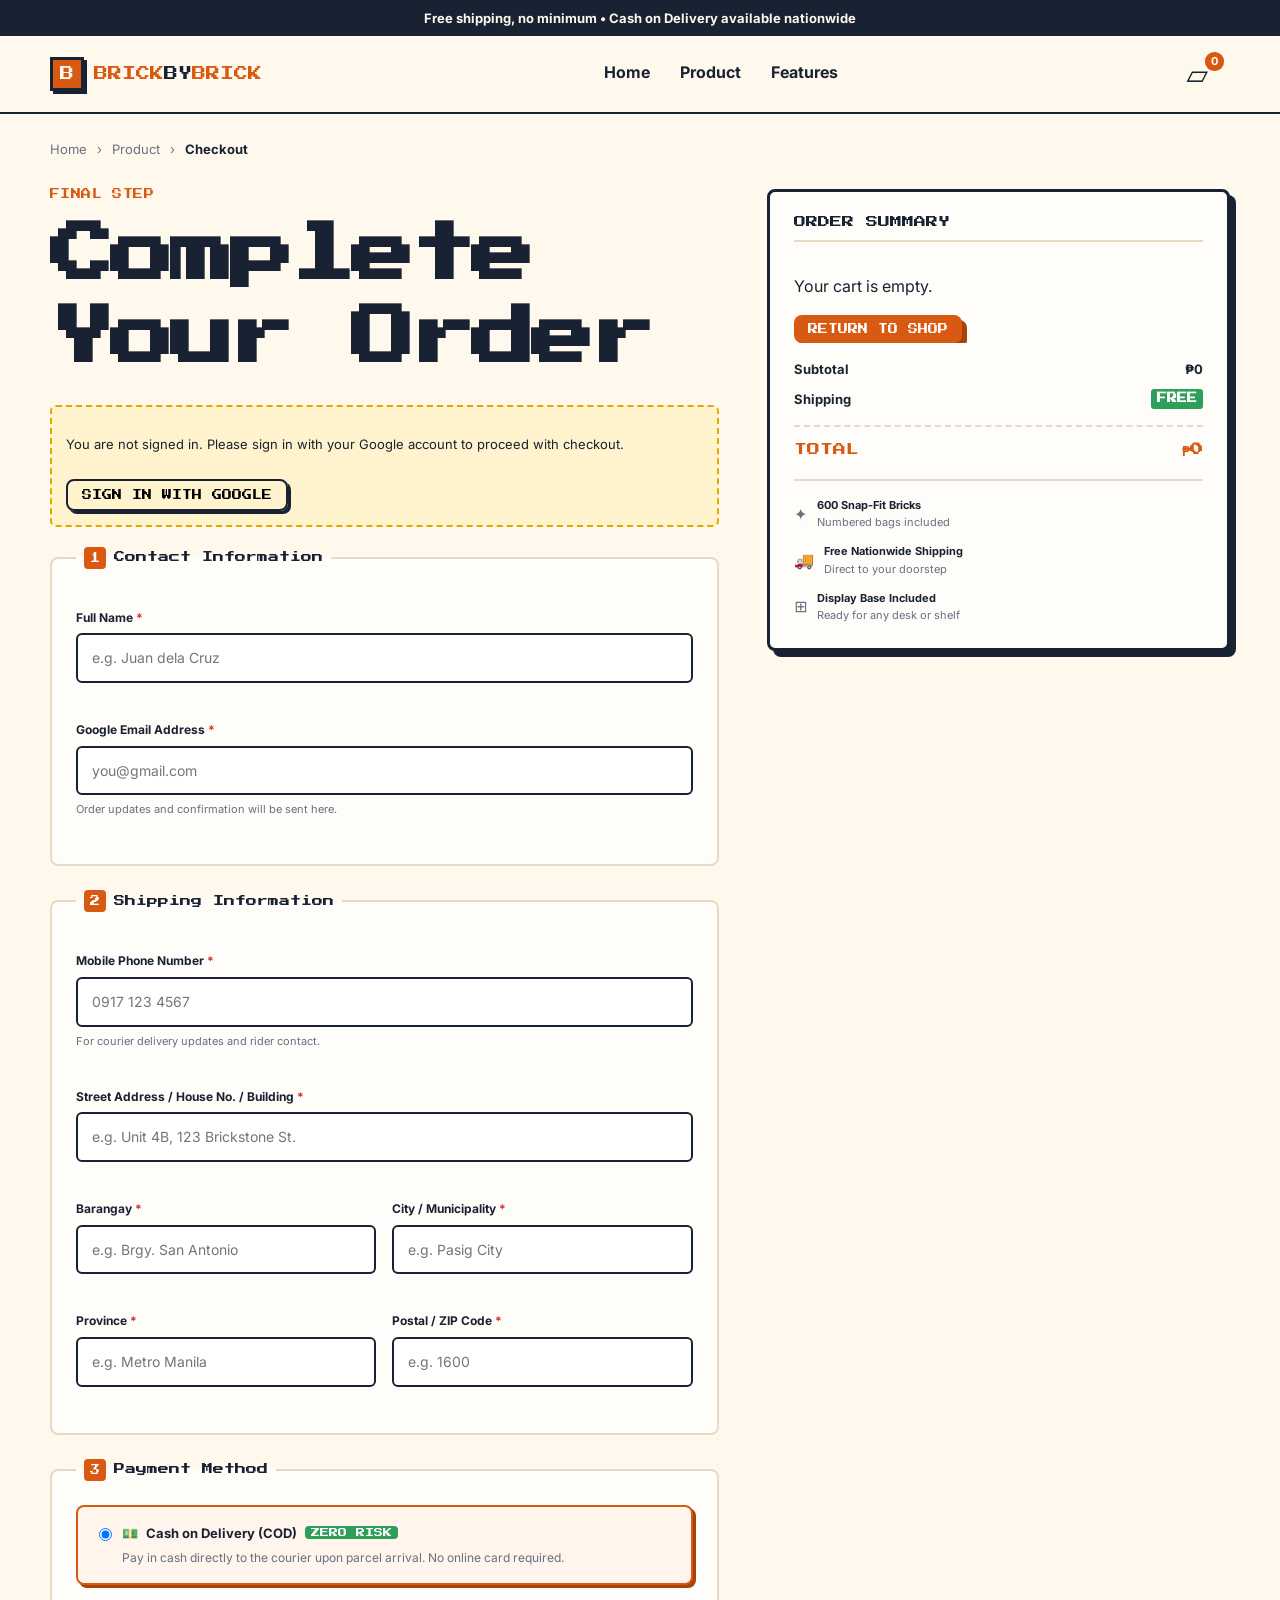
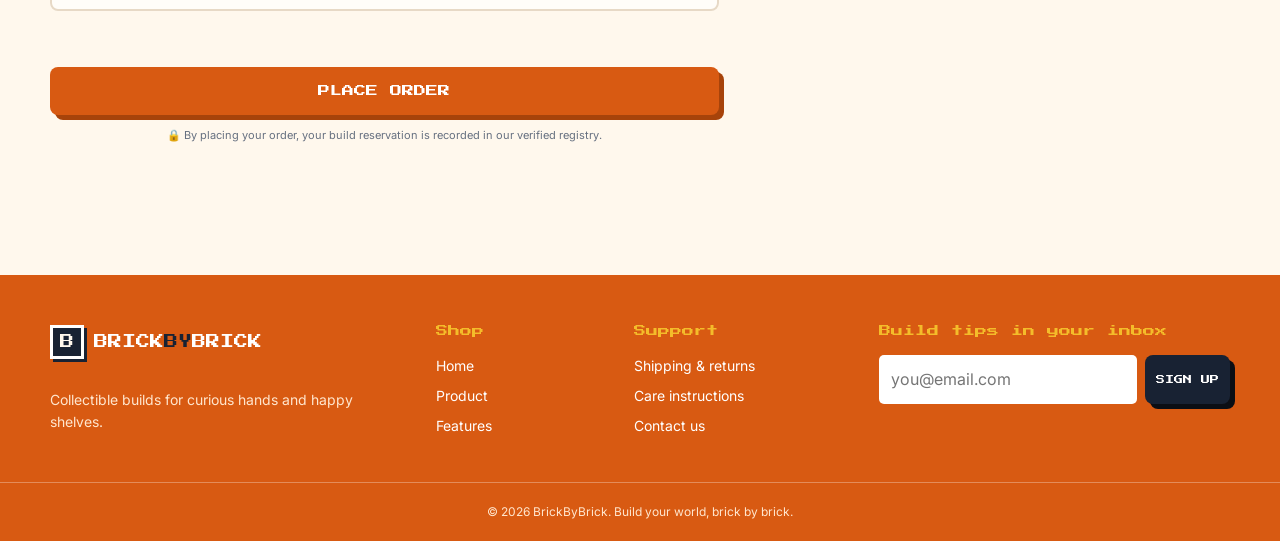
==== checkout.html @ dc18a881 "Complete BrickByBrick order automation and email status flow" ====
<!doctype html>
<html lang="en">
<head>
  <meta charset="UTF-8">
  <meta name="viewport" content="width=device-width, initial-scale=1">
  <meta name="description" content="Complete your BrickByBrick collectible order with cash on delivery and free shipping.">
  <title>Checkout — BrickByBrick</title>
  <link rel="preconnect" href="https://fonts.googleapis.com">
  <link rel="preconnect" href="https://fonts.gstatic.com" crossorigin>
  <link href="https://fonts.googleapis.com/css2?family=Inter:wght@400;500;600;700;800&family=Press+Start+2P&display=swap" rel="stylesheet">
  <link rel="stylesheet" href="design.css">
  <script src="https://accounts.google.com/gsi/client" async defer></script>
</head>
<body data-page="checkout">
  <div class="promo">Free shipping, no minimum • Cash on Delivery available nationwide</div>

  <header class="site-header">
    <div class="container nav-wrap">
      <a class="brand" href="landing.html" aria-label="BrickByBrick home">
        <span class="brand-mark">B</span>
        <span>BRICK<span>BY</span>BRICK</span>
      </a>
      <nav class="nav-links" id="navLinks" aria-label="Primary">
        <a href="landing.html">Home</a>
        <a href="index.html">Product</a>
        <a href="landing.html#features">Features</a>
      </nav>
      <div class="nav-actions">
        <button class="cart" type="button" aria-label="Cart, 0 items">
          <span aria-hidden="true">▱</span>
          <b id="cartCount">0</b>
        </button>
        <div id="navAuthSlot" class="nav-auth-slot"></div>
        <button class="menu-toggle" id="menuToggle" type="button" aria-label="Open menu" aria-expanded="false" aria-controls="navLinks">
          <span></span><span></span><span></span>
        </button>
      </div>
    </div>
  </header>

  <main class="checkout-page-content">
    <div class="container breadcrumb">
      <a href="landing.html">Home</a>
      <span>›</span>
      <a href="index.html">Product</a>
      <span>›</span>
      <strong>Checkout</strong>
    </div>

    <section class="container checkout-section">
      <div class="checkout-layout">
        <!-- LEFT SIDE: Contact & Shipping Form -->
        <div class="checkout-main">
          <div class="checkout-header-title">
            <p class="kicker">FINAL STEP</p>
            <h1>Complete Your Order</h1>
          </div>

          <div id="checkoutAuthNotice" class="checkout-auth-banner"></div>

          <form id="checkoutForm" class="checkout-form" novalidate>
            <!-- 1. Contact Information -->
            <fieldset class="checkout-fieldset">
              <legend class="fieldset-legend">
                <span class="legend-num">1</span> Contact Information
              </legend>
              <div class="form-grid">
                <div class="form-group full-width">
                  <label for="custName">Full Name <span class="req">*</span></label>
                  <input type="text" id="custName" name="custName" placeholder="e.g. Juan dela Cruz" autocomplete="name" required maxlength="100">
                  <span class="field-error" id="custNameError" role="alert"></span>
                </div>
                <div class="form-group full-width">
                  <label for="custEmail">Google Email Address <span class="req">*</span></label>
                  <input type="email" id="custEmail" name="custEmail" placeholder="you@gmail.com" autocomplete="email" required maxlength="120">
                  <span class="field-help">Order updates and confirmation will be sent here.</span>
                  <span class="field-error" id="custEmailError" role="alert"></span>
                </div>
              </div>
            </fieldset>

            <!-- 2. Shipping Address -->
            <fieldset class="checkout-fieldset">
              <legend class="fieldset-legend">
                <span class="legend-num">2</span> Shipping Information
              </legend>
              <div class="form-grid">
                <div class="form-group full-width">
                  <label for="custPhone">Mobile Phone Number <span class="req">*</span></label>
                  <input type="tel" id="custPhone" name="custPhone" placeholder="0917 123 4567" autocomplete="tel" required maxlength="30">
                  <span class="field-help">For courier delivery updates and rider contact.</span>
                  <span class="field-error" id="custPhoneError" role="alert"></span>
                </div>
                <div class="form-group full-width">
                  <label for="custStreet">Street Address / House No. / Building <span class="req">*</span></label>
                  <input type="text" id="custStreet" name="custStreet" placeholder="e.g. Unit 4B, 123 Brickstone St." autocomplete="street-address" required maxlength="250">
                  <span class="field-error" id="custStreetError" role="alert"></span>
                </div>
                <div class="form-group half-width">
                  <label for="custBarangay">Barangay <span class="req">*</span></label>
                  <input type="text" id="custBarangay" name="custBarangay" placeholder="e.g. Brgy. San Antonio" required maxlength="100">
                  <span class="field-error" id="custBarangayError" role="alert"></span>
                </div>
                <div class="form-group half-width">
                  <label for="custCity">City / Municipality <span class="req">*</span></label>
                  <input type="text" id="custCity" name="custCity" placeholder="e.g. Pasig City" autocomplete="address-level2" required maxlength="100">
                  <span class="field-error" id="custCityError" role="alert"></span>
                </div>
                <div class="form-group half-width">
                  <label for="custProvince">Province <span class="req">*</span></label>
                  <input type="text" id="custProvince" name="custProvince" placeholder="e.g. Metro Manila" autocomplete="address-level1" required maxlength="100">
                  <span class="field-error" id="custProvinceError" role="alert"></span>
                </div>
                <div class="form-group half-width">
                  <label for="custPostalCode">Postal / ZIP Code <span class="req">*</span></label>
                  <input type="text" id="custPostalCode" name="custPostalCode" placeholder="e.g. 1600" autocomplete="postal-code" required maxlength="20">
                  <span class="field-error" id="custPostalCodeError" role="alert"></span>
                </div>
              </div>
            </fieldset>

            <!-- 3. Payment Method -->
            <fieldset class="checkout-fieldset">
              <legend class="fieldset-legend">
                <span class="legend-num">3</span> Payment Method
              </legend>
              <div class="payment-options">
                <label class="payment-card selected" for="paymentCod">
                  <input type="radio" id="paymentCod" name="paymentMethod" value="Cash on Delivery" checked>
                  <div class="payment-card-content">
                    <div class="payment-card-title">
                      <span class="payment-icon">💵</span>
                      <strong>Cash on Delivery (COD)</strong>
                      <span class="badge-free">ZERO RISK</span>
                    </div>
                    <p class="payment-card-desc">Pay in cash directly to the courier upon parcel arrival. No online card required.</p>
                  </div>
                </label>
              </div>
            </fieldset>

            <!-- Global Error Display -->
            <div id="checkoutGlobalError" class="checkout-global-error" role="alert"></div>

            <!-- Submit Button with Spinner -->
            <div class="checkout-actions">
              <button type="submit" class="button primary checkout-submit-btn" id="placeOrderBtn">
                <span class="btn-spinner hidden" id="placeOrderSpinner" aria-hidden="true"></span>
                <span id="placeOrderText">PLACE ORDER</span>
              </button>
              <p class="checkout-security-note">🔒 By placing your order, your build reservation is recorded in our verified registry.</p>
            </div>
          </form>
        </div>

        <!-- RIGHT SIDE: Order Summary -->
        <aside class="checkout-sidebar" aria-label="Order Summary">
          <div class="order-summary-card pixel-frame">
            <div class="summary-header">
              <h2>ORDER SUMMARY</h2>
            </div>
            
            <div id="checkoutItemsList" class="summary-items-list">
              <!-- Dynamically populated -->
            </div>

            <div class="summary-totals">
              <div class="summary-row">
                <span>Subtotal</span>
                <strong id="checkoutSubtotal">₱0</strong>
              </div>
              <div class="summary-row">
                <span>Shipping</span>
                <span class="free-shipping-tag">FREE</span>
              </div>
              <hr class="summary-divider">
              <div class="summary-row total-row">
                <span>TOTAL</span>
                <strong id="checkoutTotal">₱0</strong>
              </div>
            </div>

            <div class="summary-perks">
              <div class="perk-item">
                <span class="perk-icon">✦</span>
                <div>
                  <strong>600 Snap-Fit Bricks</strong>
                  <span>Numbered bags included</span>
                </div>
              </div>
              <div class="perk-item">
                <span class="perk-icon">🚚</span>
                <div>
                  <strong>Free Nationwide Shipping</strong>
                  <span>Direct to your doorstep</span>
                </div>
              </div>
              <div class="perk-item">
                <span class="perk-icon">⊞</span>
                <div>
                  <strong>Display Base Included</strong>
                  <span>Ready for any desk or shelf</span>
                </div>
              </div>
            </div>
          </div>
        </aside>
      </div>
    </section>
  </main>

  <footer class="footer">
    <div class="container footer-grid">
      <div>
        <a class="brand footer-brand" href="landing.html">
          <span class="brand-mark">B</span>
          <span>BRICK<span>BY</span>BRICK</span>
        </a>
        <p>Collectible builds for curious hands and happy shelves.</p>
      </div>
      <div>
        <h3>Shop</h3>
        <a href="landing.html">Home</a>
        <a href="index.html">Product</a>
        <a href="landing.html#features">Features</a>
      </div>
      <div>
        <h3>Support</h3>
        <a href="index.html#shipping">Shipping &amp; returns</a>
        <a href="index.html#care">Care instructions</a>
        <a href="mailto:hello@brickbybrick.ph">Contact us</a>
      </div>
      <div>
        <h3>Build tips in your inbox</h3>
        <form id="signupForm" novalidate>
          <label class="sr-only" for="signupEmail">Email address</label>
          <input id="signupEmail" type="email" placeholder="you@email.com" required>
          <button class="button dark" type="submit">Sign up</button>
        </form>
        <p id="signupMsg" class="form-message" role="status" aria-live="polite"></p>
      </div>
    </div>
    <p class="copyright">© 2026 BrickByBrick. Build your world, brick by brick.</p>
  </footer>

  <script src="products.js?v=2"></script>
  <script src="auth.js?v=2"></script>
  <script src="cart.js?v=2"></script>
  <script src="checkout.js?v=2"></script>
</body>
</html>
---- design.css ----
:root{--orange:#D85A12;--orange-dark:#A7430A;--yellow:#F4BC2A;--navy:#182233;--cream:#FFF8ED;--green:#2E9E5B;--line:#E7D9C6;--surface:#FFFDF9;--muted:#667080;--pixel:'Press Start 2P',monospace;--body:'Inter',system-ui,sans-serif;--shadow:5px 5px 0 var(--orange-dark);--max:1180px}
h1,h2,.brand,.button,.kicker,.price-row>strong,.stats strong,.spec-row strong,.feature-icon,.footer h3,.trust{font-family:'Press Start 2P',var(--pixel),monospace!important}
.product-layout{grid-template-columns:minmax(0,1.05fr) minmax(0,.95fr);min-width:0}.gallery,.product-info,.thumbs{min-width:0}.thumbs{display:grid;grid-template-columns:repeat(auto-fill,minmax(64px,1fr));overflow:visible}.thumb{width:100%;flex:none}@media(max-width:620px){.thumbs{display:flex;overflow-x:auto}.thumb{flex:0 0 72px;width:72px}}
.cart-drawer{position:fixed;inset:0 0 0 auto;z-index:30;width:min(380px,100%);padding:28px;background:var(--surface);border-left:3px solid var(--navy);box-shadow:-10px 0 0 rgba(24,34,51,.16);transform:translateX(105%);transition:transform .2s ease}.cart-drawer.open{transform:translateX(0)}.cart-drawer-head{display:flex;align-items:center;justify-content:space-between;border-bottom:2px solid var(--line);padding-bottom:16px}.cart-drawer h2{font-size:18px;margin:0}.cart-close{border:0;background:transparent;color:var(--navy);font-size:30px;line-height:1;cursor:pointer}.cart-copy{color:var(--muted);margin:24px 0 18px}.cart-checkout{width:100%}.cart-checkout:disabled{opacity:.45;cursor:not-allowed;transform:none;box-shadow:none}.checkout-message{min-height:24px;color:var(--green);font-weight:800;font-size:14px}@media(max-width:620px){.cart-drawer{width:100%;padding:24px 20px}}
.hero{background:var(--navy);color:var(--cream)}.hero h1{color:var(--cream)}.hero h1 span{color:var(--yellow)}.hero-art{background:#253148;box-shadow:8px 8px 0 var(--orange)}.feature-band,.box-section{background:#202B40}.feature-grid article{background:#2A3850;border-color:#3A4A64}.cta{background:var(--orange)}.footer{background:var(--navy)}.footer-brand .brand-mark{background:var(--orange);border-color:var(--cream);box-shadow:3px 3px 0 #0D1522}.purchase-box{background:#F5E4D0;border:1px solid #EBD0AE}.related-card{background:var(--surface);border-color:var(--line)}.text-link{color:var(--orange)}.kicker{color:var(--orange)}.button.primary{background:var(--orange)}.save-badge{background:var(--green)}
*{box-sizing:border-box}html{scroll-behavior:smooth}body{margin:0;background:var(--cream);color:var(--navy);font:16px/1.55 var(--body)}img{max-width:100%;display:block}a{color:inherit}button,input{font:inherit}:focus-visible{outline:3px solid var(--yellow);outline-offset:3px}.container{width:min(var(--max),calc(100% - 48px));margin:auto}.sr-only{position:absolute;width:1px;height:1px;overflow:hidden;clip:rect(0,0,0,0)}.promo{background:var(--navy);color:var(--cream);text-align:center;padding:8px;font-size:13px;font-weight:700}.site-header{position:sticky;top:0;z-index:10;background:var(--cream);border-bottom:2px solid var(--navy)}.nav-wrap{height:76px;display:flex;align-items:center;justify-content:space-between;gap:28px}.brand{display:inline-flex;align-items:center;gap:10px;text-decoration:none;font:14px var(--pixel);color:var(--orange);white-space:nowrap}.brand>span:last-child>span{color:var(--navy)}.brand-mark{display:grid;place-items:center;width:34px;height:34px;background:var(--orange);color:var(--cream);border:3px solid var(--navy);box-shadow:3px 3px 0 var(--navy);font:14px var(--pixel)}.nav-links{display:flex;gap:30px;font-weight:700}.nav-links a{text-decoration:none;padding:8px 0;border-bottom:3px solid transparent}.nav-links a:hover,.nav-links .active{color:var(--orange);border-color:var(--orange)}.nav-actions{display:flex;align-items:center;gap:16px}.cart{position:relative;border:0;background:none;color:var(--navy);font-size:28px;line-height:1;cursor:pointer}.cart b{position:absolute;top:-7px;right:-10px;min-width:19px;height:19px;padding:2px 5px;border-radius:9px;background:var(--orange);color:white;font-size:11px;line-height:15px}.menu-toggle{display:none;border:0;background:none;padding:8px;cursor:pointer}.menu-toggle span{display:block;width:24px;height:3px;margin:4px;background:var(--navy)}.button{display:inline-block;border:0;border-radius:8px;padding:15px 20px;text-transform:uppercase;font:11px var(--pixel);text-decoration:none;cursor:pointer;transition:transform .15s,box-shadow .15s}.button:hover{transform:translateY(-2px)}.button:active{transform:translateY(4px);box-shadow:none}.primary{background:var(--orange);color:white;box-shadow:var(--shadow)}.dark{background:var(--navy);color:white;box-shadow:5px 5px 0 #0b0e14}.outline{border:2px solid var(--navy);background:transparent;box-shadow:3px 3px 0 var(--navy)}.light-button{background:var(--cream);color:var(--navy);box-shadow:5px 5px 0 var(--orange-dark)}.kicker{margin:0 0 15px;color:var(--orange);font:10px var(--pixel);letter-spacing:.04em}.kicker.light{color:var(--yellow)}h1,h2,h3{margin:0 0 18px;line-height:1.3}h1,h2{font-family:var(--pixel)}h1{font-size:clamp(2rem,5vw,4.6rem);letter-spacing:-.06em}h1 span{color:var(--orange)}h2{font-size:clamp(1.35rem,3vw,2.2rem)}h3{font-size:16px}
.hero{padding:80px 0 68px;background:var(--orange);color:white}.hero-grid{display:grid;grid-template-columns:1fr 1fr;gap:70px;align-items:center}.hero h1{color:white}.hero-copy{max-width:48ch;font-size:18px}.hero-actions{display:flex;gap:14px;flex-wrap:wrap;margin:30px 0}.stats{display:flex;gap:25px;flex-wrap:wrap;margin-top:38px}.stats div{border-left:3px solid var(--yellow);padding-left:12px}.stats strong,.stats span{display:block}.stats strong{font:15px var(--pixel)}.stats span{font-size:12px;margin-top:5px;color:#ffe4c8}.pixel-frame{position:relative;background:var(--navy);border:4px solid var(--navy);box-shadow:8px 8px 0 rgba(28,35,49,.25);overflow:hidden}.hero-art{min-height:450px;display:grid;place-items:center}.hero-art img{width:88%;height:88%;object-fit:contain;transition:transform .2s}.hero-art:hover img,.gallery-main:hover img{transform:translateY(-4px) scale(1.015)}.hero-label{position:absolute;top:16px;left:16px;background:var(--yellow);color:var(--navy);padding:8px 10px;font:9px var(--pixel);z-index:1}.hero-stud{position:absolute;width:20px;height:20px;border-radius:50%;background:var(--yellow)}.s1{right:25px;top:22px}.s2{left:25px;bottom:30px}.s3{right:55px;bottom:40px}.stud-divider{display:flex;justify-content:center;gap:26px;padding:22px 0}.stud-divider i{display:block;width:16px;height:16px;border-radius:50%;background:var(--yellow)}.teaser{display:grid;grid-template-columns:1fr 1.1fr;gap:70px;align-items:center;padding:70px 0}.teaser-art{background:var(--yellow);min-height:380px;display:grid;place-items:center}.teaser-art img{height:340px;object-fit:contain}.spec-row{display:flex;gap:24px;flex-wrap:wrap;margin:26px 0}.spec-row div{border-left:3px solid var(--orange);padding-left:10px}.spec-row strong,.spec-row span{display:block}.spec-row strong{font:11px var(--pixel)}.spec-row span{font-size:12px;margin-top:4px;color:#697181}.text-link{font-weight:800;color:var(--orange);text-decoration:none}.feature-band,.box-section{background:var(--navy);color:var(--cream);padding:64px 0}.feature-band h2,.box-section h2{color:var(--cream)}.feature-grid{display:grid;grid-template-columns:repeat(4,1fr);gap:18px}.feature-grid article{background:#283245;padding:23px;border:2px solid #354055;transition:transform .15s,box-shadow .15s}.feature-grid article:hover{transform:translateY(-4px);box-shadow:5px 5px 0 var(--orange)}.feature-icon{display:block;color:var(--yellow);font:30px var(--pixel);margin-bottom:18px}.feature-grid h3{color:white}.feature-grid p{color:#c3cbd5;margin:0;font-size:14px}.trust{display:flex;justify-content:space-around;gap:20px;flex-wrap:wrap;padding:30px 0;font:12px var(--pixel)}.trust strong{color:var(--orange)}.trust span{font:600 13px var(--body);color:#657080}.cta{background:var(--orange);color:white;padding:48px 0}.cta-inner{display:flex;align-items:center;justify-content:space-between;gap:30px}.cta h2{color:white;margin-bottom:8px}.cta p{margin:0}
.breadcrumb{display:flex;gap:10px;align-items:center;padding:25px 0 10px;font-size:13px;color:#6b7280}.breadcrumb a{text-decoration:none}.breadcrumb a:hover{color:var(--orange)}.breadcrumb strong{color:var(--navy)}.product-layout{display:grid;grid-template-columns:1.05fr .95fr;gap:70px;padding:30px 0 80px;align-items:start}.gallery-main{aspect-ratio:1;display:grid;place-items:center}.gallery-main img{width:91%;height:91%;object-fit:contain;transition:transform .2s}.corner{position:absolute;width:14px;height:14px;background:var(--yellow);z-index:1}.corner-a{top:15px;right:15px}.corner-b{bottom:15px;left:15px;background:var(--orange)}.thumbs{display:flex;gap:12px;overflow-x:auto;padding:17px 3px 8px}.thumb{flex:0 0 78px;height:78px;padding:4px;background:var(--navy);border:3px solid transparent;cursor:pointer}.thumb.selected,.thumb:hover{border-color:var(--orange);box-shadow:3px 3px 0 var(--orange-dark)}.thumb img{width:100%;height:100%;object-fit:contain}.product-info h1{font-size:clamp(1.6rem,3vw,2.5rem)}.rating{display:flex;gap:9px;align-items:center;flex-wrap:wrap;font-size:14px;margin-bottom:22px}.stars{color:var(--yellow);letter-spacing:2px}.rating a{color:#697181}.price-row{display:flex;gap:15px;align-items:center;margin-bottom:20px}.price-row>strong{font:24px var(--pixel);color:var(--orange)}.price-row del{color:#858c98}.save-badge{background:var(--green);color:white;padding:4px 8px;font-size:11px;font-weight:800}.lead{color:#4f5866;max-width:52ch}.option-block{margin:28px 0}.variant-list{display:flex;gap:10px;flex-wrap:wrap}.variant{background:var(--cream);border:2px solid #d4c4ae;border-radius:6px;padding:10px 12px;cursor:pointer;font-weight:700}.variant.active,.variant:hover{border-color:var(--orange);box-shadow:3px 3px 0 var(--orange)}.purchase-box{background:#f9dfc4;padding:20px;margin:25px 0}.stock-line{display:flex;align-items:center;gap:15px}.stepper{display:flex;align-items:center;border:2px solid var(--navy);background:var(--cream)}.stepper button{width:38px;height:38px;border:0;background:transparent;cursor:pointer;font-size:21px}.stepper button:hover{background:var(--yellow)}.stepper output{min-width:36px;text-align:center;font-weight:800}.stock{color:var(--green);font-size:13px;font-weight:800}.purchase-actions{display:flex;gap:12px;flex-wrap:wrap;margin-top:17px}.toast{min-height:22px;margin:12px 0 0;color:var(--green);font-weight:800;font-size:13px}.quick-specs{display:flex;gap:15px;list-style:none;padding:0;margin:20px 0;flex-wrap:wrap;color:#687180;font-size:13px}.quick-specs li{border-left:3px solid var(--yellow);padding-left:8px}.details-grid{display:grid;grid-template-columns:1fr 1fr;gap:70px;padding:60px 0}.details-grid p{max-width:58ch;color:#4f5866}.accordion-item{border-bottom:2px solid var(--line)}.accordion-trigger{width:100%;display:flex;justify-content:space-between;background:none;border:0;padding:17px 0;text-align:left;font-weight:800;cursor:pointer;color:var(--navy)}.accordion-trigger span:last-child{font:20px var(--pixel);color:var(--orange)}.accordion-panel{max-height:0;overflow:hidden;transition:max-height .2s}.accordion-panel p{padding-bottom:14px;font-size:14px}.specs-section{padding:55px 0 75px;max-width:800px}.table-wrap{overflow-x:auto}table{width:100%;border-collapse:collapse}th,td{padding:14px 10px;border-bottom:1px solid var(--line);text-align:left}th{color:#687180;width:40%}.box-section h2{margin-bottom:28px}.related{padding:65px 0 85px}.section-heading{display:flex;justify-content:space-between;align-items:end;margin-bottom:24px}.related-grid{display:grid;grid-template-columns:repeat(3,1fr);gap:20px}.related-card{display:grid;grid-template-columns:90px 1fr;column-gap:14px;align-items:center;text-decoration:none;border:2px solid var(--line);padding:12px;background:white}.related-card img{grid-row:span 2;width:90px;height:90px;object-fit:contain;background:var(--navy)}.related-card span{font-weight:700}.related-card strong{color:var(--orange)}.footer{background:var(--orange);color:white;padding:50px 0 20px}.footer-grid{display:grid;grid-template-columns:1.5fr .7fr .9fr 1.5fr;gap:35px}.footer-brand{color:white;margin-bottom:16px}.footer-brand .brand-mark{background:var(--navy);border-color:white;box-shadow:3px 3px 0 var(--navy)}.footer h3{font:12px var(--pixel);color:var(--yellow)}.footer a:not(.brand){display:block;text-decoration:none;margin:8px 0;font-size:14px}.footer a:not(.brand):hover{color:var(--navy)}.footer p{font-size:14px;color:#ffe6ce}.footer form{display:flex;gap:8px}.footer input{min-width:0;flex:1;border:0;padding:12px;border-radius:5px}.footer .button{font-size:9px;padding:11px}.form-message{color:var(--navy)!important;font-weight:800}.copyright{text-align:center;border-top:1px solid rgba(255,255,255,.3);padding-top:20px;margin:35px 0 0!important;font-size:12px!important}
@media(max-width:850px){.hero-grid,.product-layout{grid-template-columns:1fr;gap:35px}.hero{padding:55px 0}.hero-art{min-height:360px}.teaser,.details-grid{grid-template-columns:1fr;gap:35px}.feature-grid{grid-template-columns:repeat(2,1fr)}.footer-grid{grid-template-columns:1fr 1fr}.product-layout{padding-bottom:45px}}@media(max-width:620px){.container{width:min(var(--max),calc(100% - 32px))}.nav-wrap{height:66px}.nav-links{display:none;position:absolute;top:66px;left:0;right:0;background:var(--cream);padding:16px;flex-direction:column;gap:10px;border-bottom:2px solid var(--navy)}.nav-links.open{display:flex}.menu-toggle{display:block}.brand{font-size:10px}.brand-mark{width:29px;height:29px;font-size:11px}.hero h1{font-size:2rem}.hero-copy{font-size:16px}.hero-art{min-height:300px}.stats{gap:14px}.teaser{padding:45px 0}.teaser-art{min-height:280px}.teaser-art img{height:250px}.feature-grid{grid-template-columns:1fr}.trust{align-items:flex-start;flex-direction:column}.cta-inner{align-items:flex-start;flex-direction:column}.breadcrumb{font-size:11px;flex-wrap:wrap}.details-grid{padding:35px 0}.related-grid{grid-template-columns:1fr}.section-heading{align-items:flex-start;gap:15px;flex-direction:column}.footer-grid{grid-template-columns:1fr}.footer form{max-width:400px}.purchase-actions .button{flex:1}.product-info h1{font-size:1.45rem}}@media(prefers-reduced-motion:reduce){*,html{scroll-behavior:auto!important;transition:none!important}}

/* ====================================================================
   BRICKBYBRICK ECOMMERCE SYSTEM ENHANCEMENTS
   ==================================================================== */

/* --- Navbar Auth & Profile Dropdown --- */
.nav-auth-slot { display: flex; align-items: center; }
.nav-signin-btn { padding: 9px 15px; font-size: 10px; }
.user-menu-wrap { position: relative; }
.user-menu-btn {
  display: flex;
  align-items: center;
  gap: 8px;
  background: var(--surface);
  border: 2px solid var(--navy);
  box-shadow: 2px 2px 0 var(--navy);
  border-radius: 6px;
  padding: 5px 10px;
  cursor: pointer;
  transition: transform 0.15s, box-shadow 0.15s;
}
.user-menu-btn:hover {
  transform: translateY(-1px);
  box-shadow: 3px 3px 0 var(--navy);
}
.nav-avatar-img {
  width: 26px;
  height: 26px;
  border-radius: 50%;
  object-fit: cover;
  border: 1px solid var(--navy);
}
.nav-avatar-fallback {
  width: 26px;
  height: 26px;
  border-radius: 50%;
  background: var(--orange);
  color: white;
  display: grid;
  place-items: center;
  font: 11px var(--pixel);
}
.user-first-name {
  font-size: 13px;
  font-weight: 700;
  max-width: 100px;
  overflow: hidden;
  text-overflow: ellipsis;
  white-space: nowrap;
}
.menu-arrow { font-size: 11px; }
.user-dropdown {
  position: absolute;
  right: 0;
  top: calc(100% + 8px);
  width: 220px;
  background: var(--surface);
  border: 3px solid var(--navy);
  box-shadow: 5px 5px 0 var(--navy);
  border-radius: 6px;
  z-index: 100;
  display: none;
}
.user-dropdown.open { display: block; }
.user-dropdown-header {
  padding: 12px 14px;
  border-bottom: 2px solid var(--line);
  display: flex;
  flex-direction: column;
}
.user-dropdown-header strong { font-size: 13px; color: var(--navy); }
.user-dropdown-header span { font-size: 11px; color: var(--muted); word-break: break-all; }
.dropdown-divider { border: 0; border-top: 1px solid var(--line); margin: 4px 0; }
.dropdown-item {
  display: flex;
  align-items: center;
  gap: 10px;
  padding: 10px 14px;
  text-decoration: none;
  color: var(--navy);
  font-size: 13px;
  font-weight: 700;
  border: 0;
  background: none;
  width: 100%;
  text-align: left;
  cursor: pointer;
  transition: background 0.15s;
}
.dropdown-item:hover { background: var(--cream); color: var(--orange); }
.dropdown-item .item-icon { font-size: 14px; }
.sign-out-btn { color: #c0392b; }
.sign-out-btn:hover { color: #e74c3c; }

/* --- Cart Drawer & Backdrop --- */
.cart-backdrop {
  position: fixed;
  inset: 0;
  background: rgba(24, 34, 51, 0.55);
  backdrop-filter: blur(2px);
  z-index: 98;
  opacity: 0;
  pointer-events: none;
  transition: opacity 0.25s ease;
}
.cart-backdrop.open {
  opacity: 1;
  pointer-events: auto;
}
.cart-drawer {
  position: fixed;
  top: 0;
  right: 0;
  bottom: 0;
  width: min(420px, 100%);
  padding: 0;
  background: var(--surface);
  border-left: 4px solid var(--navy);
  box-shadow: -8px 0 0 rgba(24, 34, 51, 0.2);
  z-index: 99;
  transform: translateX(105%);
  transition: transform 0.25s cubic-bezier(0.16, 1, 0.3, 1);
  display: flex;
  flex-direction: column;
}
.cart-drawer.open { transform: translateX(0); }
.cart-drawer-head {
  padding: 18px 24px;
  border-bottom: 3px solid var(--navy);
  display: flex;
  align-items: center;
  justify-content: space-between;
  background: var(--cream);
}
.drawer-title-wrap {
  display: flex;
  align-items: center;
  gap: 10px;
}
.drawer-title-icon { font-size: 20px; color: var(--orange); }
.cart-drawer h2 { font-size: 14px; margin: 0; font-family: var(--pixel); }
.cart-close {
  border: 0;
  background: transparent;
  color: var(--navy);
  font-size: 28px;
  line-height: 1;
  cursor: pointer;
  padding: 0 4px;
  transition: transform 0.15s;
}
.cart-close:hover { transform: scale(1.15) rotate(90deg); color: var(--orange); }
.cart-drawer-body {
  flex: 1;
  overflow-y: auto;
  padding: 20px;
}
.cart-items-list {
  list-style: none;
  margin: 0;
  padding: 0;
  display: flex;
  flex-direction: column;
  gap: 14px;
}
.cart-item {
  display: grid;
  grid-template-columns: 72px 1fr;
  gap: 14px;
  padding: 12px;
  border: 2px solid var(--line);
  background: white;
  border-radius: 6px;
  box-shadow: 2px 2px 0 rgba(24,34,51,0.06);
}
.cart-item-img {
  width: 72px;
  height: 72px;
  background: var(--navy);
  border: 2px solid var(--navy);
  display: grid;
  place-items: center;
}
.cart-item-img img {
  width: 85%;
  height: 85%;
  object-fit: contain;
}
.cart-item-details { display: flex; flex-direction: column; justify-content: space-between; }
.cart-item-top { display: flex; justify-content: space-between; align-items: flex-start; }
.cart-item-title { font: 11px var(--pixel); margin: 0; color: var(--navy); line-height: 1.3; }
.cart-remove-btn {
  border: 0;
  background: transparent;
  color: #c0392b;
  font-size: 11px;
  font-weight: 700;
  cursor: pointer;
  text-decoration: underline;
  padding: 0;
}
.cart-remove-btn:hover { color: #e74c3c; }
.cart-item-calc { font-size: 12px; color: var(--muted); margin: 4px 0 8px; }
.cart-item-calc strong { color: var(--navy); font-weight: 800; }
.cart-stepper {
  display: inline-flex;
  align-items: center;
  border: 2px solid var(--navy);
  background: var(--cream);
  border-radius: 4px;
}
.cart-step-btn {
  width: 26px;
  height: 26px;
  border: 0;
  background: transparent;
  cursor: pointer;
  font-size: 15px;
  font-weight: 800;
  line-height: 1;
}
.cart-step-btn:hover { background: var(--yellow); }
.cart-step-val {
  min-width: 28px;
  text-align: center;
  line-height: 26px;
  font-weight: 800;
  font-size: 12px;
}
.cart-drawer-foot {
  padding: 20px 24px;
  border-top: 3px solid var(--navy);
  background: var(--cream);
}
.cart-drawer-foot.is-empty { display: none; }
.cart-summary-line, .cart-total-line {
  display: flex;
  justify-content: space-between;
  font-size: 13px;
  margin-bottom: 8px;
}
.cart-total-line {
  font-family: var(--pixel);
  font-size: 13px;
  color: var(--orange);
  margin-top: 10px;
  border-top: 2px dashed var(--line);
  padding-top: 10px;
}
.cart-shipping-notice {
  font-size: 11px;
  font-weight: 700;
  color: var(--green);
  display: flex;
  align-items: center;
  gap: 6px;
  margin-bottom: 12px;
}
.cart-checkout-btn {
  width: 100%;
  text-align: center;
  padding: 14px;
  font-size: 11px;
  margin-top: 4px;
}
.cart-empty-state {
  text-align: center;
  padding: 48px 16px;
}
.cart-empty-state .empty-icon {
  font-size: 44px;
  color: var(--orange);
  margin-bottom: 16px;
}
.cart-empty-state h3 { font: 12px var(--pixel); margin-bottom: 12px; }
.cart-empty-state p { font-size: 13px; color: var(--muted); margin-bottom: 20px; }

/* --- Toast Notifications --- */
.toast-container {
  position: fixed;
  bottom: 24px;
  right: 24px;
  z-index: 120;
  display: flex;
  flex-direction: column;
  gap: 10px;
  pointer-events: none;
}
.pixel-toast {
  background: var(--navy);
  color: var(--cream);
  border: 3px solid var(--navy);
  box-shadow: 4px 4px 0 var(--orange);
  padding: 12px 18px;
  border-radius: 6px;
  display: flex;
  align-items: center;
  gap: 10px;
  font-weight: 700;
  font-size: 13px;
  transform: translateY(20px);
  opacity: 0;
  transition: transform 0.2s ease, opacity 0.2s ease;
  pointer-events: auto;
}
.pixel-toast.visible {
  transform: translateY(0);
  opacity: 1;
}
.toast-stud { color: var(--yellow); font-size: 14px; }

/* --- Auth Modal --- */
.auth-modal-overlay {
  position: fixed;
  inset: 0;
  background: rgba(24, 34, 51, 0.65);
  backdrop-filter: blur(3px);
  z-index: 110;
  display: flex;
  align-items: center;
  justify-content: center;
  padding: 20px;
  opacity: 0;
  pointer-events: none;
  transition: opacity 0.2s ease;
}
.auth-modal-overlay.open {
  opacity: 1;
  pointer-events: auto;
}
.auth-modal-card {
  background: var(--surface);
  border: 4px solid var(--navy);
  box-shadow: 8px 8px 0 var(--orange);
  width: min(460px, 100%);
  padding: 32px 28px;
  position: relative;
  border-radius: 8px;
}
.auth-modal-card .modal-close {
  position: absolute;
  top: 14px;
  right: 14px;
  border: 0;
  background: none;
  font-size: 26px;
  cursor: pointer;
  line-height: 1;
  color: var(--navy);
}
.auth-modal-mark {
  width: 44px;
  height: 44px;
  background: var(--orange);
  color: var(--cream);
  border: 3px solid var(--navy);
  box-shadow: 3px 3px 0 var(--navy);
  font: 16px var(--pixel);
  display: grid;
  place-items: center;
  margin-bottom: 16px;
}
.auth-modal-body h2 {
  font: 14px var(--pixel);
  margin-bottom: 10px;
}
.auth-modal-sub {
  color: var(--muted);
  font-size: 13px;
  line-height: 1.5;
  margin-bottom: 24px;
}
.auth-action-area {
  display: flex;
  flex-direction: column;
  gap: 14px;
  align-items: center;
  margin-bottom: 20px;
  width: 100%;
}
.config-notice {
  background: #FFF3CD;
  border: 2px dashed #E0A800;
  border-radius: 6px;
  padding: 14px;
  font-size: 12px;
  text-align: center;
  width: 100%;
}
.config-notice p { margin: 0 0 10px; }
.config-notice code {
  background: #E8DCBF;
  padding: 2px 5px;
  border-radius: 3px;
  font-weight: 700;
}
.demo-auth-btn { width: 100%; font-size: 10px; padding: 12px; }
.auth-terms { font-size: 11px; color: var(--muted); text-align: center; margin: 0; }

/* --- Checkout Page Styles --- */
.checkout-page-content { padding-bottom: 60px; }
.checkout-section { padding: 20px 0 60px; }
.checkout-header-title { margin-bottom: 24px; }
.checkout-layout {
  display: grid;
  grid-template-columns: 1.3fr 0.9fr;
  gap: 48px;
  align-items: start;
}
.checkout-auth-banner { margin-bottom: 20px; }
.auth-pill {
  background: #E8F5E9;
  border: 2px solid #81C784;
  color: #1B5E20;
  padding: 10px 14px;
  border-radius: 6px;
  font-size: 13px;
  display: flex;
  align-items: center;
  gap: 10px;
}
.auth-check {
  display: inline-grid;
  place-items: center;
  width: 20px;
  height: 20px;
  background: #2E7D32;
  color: white;
  border-radius: 50%;
  font-size: 12px;
  font-weight: 900;
}
.auth-warning-box {
  background: #FFF3CD;
  border: 2px dashed #E0A800;
  padding: 14px;
  border-radius: 6px;
  font-size: 13px;
  display: flex;
  align-items: center;
  justify-content: space-between;
  gap: 12px;
  flex-wrap: wrap;
}
.checkout-fieldset {
  border: 2px solid var(--line);
  background: var(--surface);
  padding: 24px;
  border-radius: 8px;
  margin: 0 0 24px;
}
.fieldset-legend {
  font: 11px var(--pixel);
  color: var(--navy);
  padding: 0 8px;
  display: flex;
  align-items: center;
  gap: 8px;
}
.legend-num {
  display: inline-grid;
  place-items: center;
  width: 22px;
  height: 22px;
  background: var(--orange);
  color: white;
  border-radius: 4px;
  font-size: 10px;
}
.form-grid {
  display: flex;
  flex-wrap: wrap;
  gap: 16px;
  margin-top: 16px;
}
.form-group {
  display: flex;
  flex-direction: column;
  gap: 6px;
}
.form-group.full-width { width: 100%; }
.form-group.half-width { width: calc(50% - 8px); }
.form-group label {
  font-size: 12px;
  font-weight: 700;
  color: var(--navy);
}
.form-group label .req { color: #d63031; }
.form-group input {
  padding: 12px 14px;
  border: 2px solid var(--navy);
  background: white;
  border-radius: 6px;
  font-size: 14px;
  color: var(--navy);
  transition: border-color 0.15s, box-shadow 0.15s;
}
.form-group input:focus {
  border-color: var(--orange);
  box-shadow: 3px 3px 0 var(--orange);
  outline: none;
}
.form-group input.has-error {
  border-color: #d63031;
  background: #fff5f5;
}
.field-error {
  font-size: 11px;
  color: #d63031;
  font-weight: 700;
  min-height: 16px;
}
.field-help {
  font-size: 11px;
  color: var(--muted);
}
.payment-card {
  display: block;
  border: 2px solid var(--orange);
  background: #FFF5EC;
  border-radius: 8px;
  padding: 16px;
  cursor: pointer;
  position: relative;
  box-shadow: 3px 3px 0 var(--orange-dark);
}
.payment-card input {
  position: absolute;
  top: 18px;
  left: 16px;
}
.payment-card-content { padding-left: 28px; }
.payment-card-title {
  display: flex;
  align-items: center;
  gap: 8px;
  font-size: 13px;
}
.payment-card-desc {
  margin: 6px 0 0;
  font-size: 12px;
  color: var(--muted);
}
.badge-free {
  background: var(--green);
  color: white;
  padding: 2px 6px;
  border-radius: 4px;
  font: 9px var(--pixel);
}
.checkout-global-error {
  min-height: 20px;
  color: #d63031;
  font-weight: 800;
  font-size: 13px;
  margin: 12px 0;
  text-align: center;
}
.checkout-submit-btn {
  width: 100%;
  padding: 18px;
  font-size: 12px;
  display: flex;
  align-items: center;
  justify-content: center;
  gap: 10px;
}
.checkout-security-note {
  font-size: 11px;
  color: var(--muted);
  text-align: center;
  margin-top: 12px;
}

/* --- Checkout Sidebar & Order Summary --- */
.order-summary-card {
  background: var(--surface);
  border: 3px solid var(--navy);
  box-shadow: 6px 6px 0 var(--navy);
  padding: 24px;
  border-radius: 8px;
  position: sticky;
  top: 96px;
}
.summary-header h2 {
  font: 12px var(--pixel);
  margin: 0 0 16px;
  padding-bottom: 12px;
  border-bottom: 2px solid var(--line);
}
.summary-items-list {
  display: flex;
  flex-direction: column;
  gap: 12px;
  max-height: 280px;
  overflow-y: auto;
  padding-right: 4px;
}
.checkout-item-row {
  display: grid;
  grid-template-columns: 52px 1fr auto;
  gap: 12px;
  align-items: center;
  padding-bottom: 12px;
  border-bottom: 1px solid var(--line);
}
.checkout-item-thumb {
  width: 52px;
  height: 52px;
  background: var(--navy);
  border: 2px solid var(--navy);
  display: grid;
  place-items: center;
  position: relative;
  border-radius: 4px;
}
.checkout-item-thumb img {
  width: 85%;
  height: 85%;
  object-fit: contain;
}
.checkout-qty-badge {
  position: absolute;
  top: -6px;
  right: -6px;
  background: var(--orange);
  color: white;
  border-radius: 10px;
  font-size: 10px;
  font-weight: 800;
  width: 18px;
  height: 18px;
  display: grid;
  place-items: center;
}
.checkout-item-info h4 {
  margin: 0;
  font: 10px var(--pixel);
  line-height: 1.3;
}
.checkout-item-unit {
  font-size: 11px;
  color: var(--muted);
  display: block;
  margin-top: 4px;
}
.checkout-item-price strong {
  font: 12px var(--pixel);
  color: var(--orange);
}
.summary-totals {
  margin-top: 16px;
  display: flex;
  flex-direction: column;
  gap: 10px;
}
.summary-row {
  display: flex;
  justify-content: space-between;
  font-size: 13px;
  font-weight: 700;
}
.free-shipping-tag {
  background: var(--green);
  color: white;
  padding: 2px 6px;
  font-size: 10px;
  font-family: var(--pixel);
  border-radius: 3px;
}
.summary-divider {
  border: 0;
  border-top: 2px dashed var(--line);
  margin: 6px 0;
}
.summary-row.total-row {
  font: 13px var(--pixel);
  color: var(--orange);
}
.summary-perks {
  margin-top: 20px;
  padding-top: 16px;
  border-top: 2px solid var(--line);
  display: flex;
  flex-direction: column;
  gap: 12px;
}
.perk-item {
  display: flex;
  align-items: center;
  gap: 10px;
  font-size: 11px;
}
.perk-icon { font-size: 16px; color: var(--yellow); }
.perk-item strong { display: block; color: var(--navy); }
.perk-item span { color: var(--muted); }

/* --- Order Success Page --- */
.success-container {
  max-width: 680px;
  padding: 40px 0 80px;
}
.success-card {
  background: var(--surface);
  border: 4px solid var(--navy);
  box-shadow: 8px 8px 0 var(--orange);
  padding: 40px 32px;
  border-radius: 8px;
  text-align: center;
}
.success-stud-row {
  display: flex;
  justify-content: center;
  gap: 14px;
  margin-bottom: 20px;
}
.success-stud-row i {
  width: 14px;
  height: 14px;
  border-radius: 50%;
  background: var(--yellow);
}
.success-icon-badge {
  width: 56px;
  height: 56px;
  background: var(--green);
  color: white;
  border: 3px solid var(--navy);
  box-shadow: 4px 4px 0 var(--navy);
  border-radius: 50%;
  display: grid;
  place-items: center;
  font-size: 24px;
  font-weight: 900;
  margin: 0 auto 16px;
}
.success-title {
  font: clamp(1.4rem, 4vw, 2rem) var(--pixel);
  color: var(--navy);
  margin-bottom: 8px;
}
.success-greeting {
  font-size: 16px;
  font-weight: 700;
  color: var(--orange);
  margin-bottom: 6px;
}
.success-sub {
  color: var(--muted);
  font-size: 13px;
  max-width: 48ch;
  margin: 0 auto 24px;
}
.order-receipt-box {
  background: var(--cream);
  border: 2px solid var(--line);
  border-radius: 8px;
  padding: 20px;
  margin: 24px 0;
  text-align: left;
  display: flex;
  flex-direction: column;
  gap: 10px;
}
.receipt-row {
  display: flex;
  justify-content: space-between;
  align-items: center;
  font-size: 13px;
}
.order-num-highlight {
  font-family: var(--pixel);
  font-size: 11px;
  color: var(--orange);
}
.highlight-free { color: var(--green); font-weight: 800; }
.receipt-divider { border-top: 2px dashed var(--line); margin: 6px 0; }
.receipt-row.total-highlight {
  font: 13px var(--pixel);
  color: var(--orange);
}
.success-items-section {
  text-align: left;
  margin-top: 24px;
}
.success-items-section h3 {
  font: 11px var(--pixel);
  margin-bottom: 12px;
}
.success-items-grid {
  display: flex;
  flex-direction: column;
  gap: 10px;
}
.success-item-card {
  display: flex;
  align-items: center;
  gap: 14px;
  padding: 10px 14px;
  background: white;
  border: 2px solid var(--line);
  border-radius: 6px;
}
.success-item-thumb {
  width: 48px;
  height: 48px;
  background: var(--navy);
  display: grid;
  place-items: center;
  border-radius: 4px;
}
.success-item-thumb img { width: 85%; height: 85%; object-fit: contain; }
.success-item-meta { display: flex; flex-direction: column; gap: 2px; font-size: 12px; }
.success-item-cost { font-weight: 800; color: var(--orange); }
.shipping-destination-box {
  text-align: left;
  background: white;
  border: 2px solid var(--line);
  padding: 14px;
  border-radius: 6px;
  margin: 20px 0;
}
.shipping-destination-box h4 { font: 10px var(--pixel); margin: 0 0 6px; }
.destination-text { font-size: 12px; color: var(--muted); margin: 0; white-space: pre-line; }
.success-actions {
  display: flex;
  gap: 14px;
  justify-content: center;
  flex-wrap: wrap;
  margin-top: 28px;
}

/* --- Orders Page Styles --- */
.orders-section { padding: 30px 0 80px; }
.orders-header-row {
  display: flex;
  justify-content: space-between;
  align-items: flex-end;
  margin-bottom: 30px;
  flex-wrap: wrap;
  gap: 16px;
}
.orders-subtext { color: var(--muted); font-size: 14px; margin: 6px 0 0; }
.orders-list-grid { display: flex; flex-direction: column; gap: 24px; }
.order-card {
  background: var(--surface);
  border: 3px solid var(--navy);
  box-shadow: 6px 6px 0 var(--navy);
  border-radius: 8px;
  padding: 24px;
}
.order-card-header {
  display: flex;
  justify-content: space-between;
  align-items: center;
  border-bottom: 2px solid var(--line);
  padding-bottom: 14px;
  margin-bottom: 18px;
  flex-wrap: wrap;
  gap: 10px;
}
.order-id-label { font: 10px var(--pixel); color: var(--muted); }
.order-id-val { font: 12px var(--pixel); color: var(--orange); }
.order-status-badge {
  display: inline-flex;
  align-items: center;
  gap: 6px;
  padding: 6px 12px;
  border-radius: 20px;
  font-size: 11px;
  font-weight: 800;
  border: 2px solid var(--navy);
}
.status-pending { background: #FFF3CD; color: #856404; border-color: #FFEEBA; }
.status-confirmed { background: #D1ECF1; color: #0C5460; border-color: #BEE5EB; }
.status-preparing { background: #E2E3E5; color: #383D41; border-color: #D6D8DB; }
.status-ready { background: #E8F5E9; color: #1B5E20; border-color: #C8E6C9; }
.status-on-the-way, .status-shipped { background: #CCE5FF; color: #004085; border-color: #B8DAFF; }
.status-received, .status-delivered { background: #D4EDDA; color: #155724; border-color: #C3E6CB; }
.status-cancelled { background: #F8D7DA; color: #721C24; border-color: #F5C6CB; }

/* Progress Stepper */
.order-progress-bar {
  display: flex;
  align-items: center;
  justify-content: space-between;
  position: relative;
  background: var(--cream);
  border: 2px solid var(--line);
  border-radius: 8px;
  padding: 16px 12px;
  margin-bottom: 22px;
  overflow-x: auto;
}
.order-progress-bar::before {
  content: '';
  position: absolute;
  top: 27px;
  left: 28px;
  right: 28px;
  height: 3px;
  background: #E2D4BF;
  z-index: 1;
}
.progress-step {
  position: relative;
  z-index: 2;
  display: flex;
  flex-direction: column;
  align-items: center;
  gap: 6px;
  min-width: 65px;
}
.step-dot {
  width: 26px;
  height: 26px;
  border-radius: 50%;
  display: grid;
  place-items: center;
  font: 10px var(--pixel);
  border: 2px solid var(--navy);
  transition: background 0.2s, color 0.2s;
}
.step-label {
  font-size: 10px;
  font-weight: 700;
  color: var(--muted);
  text-align: center;
  white-space: nowrap;
}
.progress-step.step-done .step-dot {
  background: var(--green);
  color: white;
  border-color: var(--navy);
}
.progress-step.step-done .step-label {
  color: var(--green);
}
.progress-step.step-active .step-dot {
  background: var(--orange);
  color: white;
  border-color: var(--navy);
  box-shadow: 0 0 0 3px rgba(216, 90, 18, 0.25);
  animation: pulse 1.6s infinite;
}
.progress-step.step-active .step-label {
  color: var(--orange);
  font-weight: 800;
}
.progress-step.step-todo .step-dot {
  background: #E8DDCC;
  color: #8C7E6A;
  border-color: #D2C4AF;
}
.order-cancelled-banner {
  display: flex;
  align-items: center;
  gap: 10px;
  background: #F8D7DA;
  color: #721C24;
  border: 2px solid #F5C6CB;
  border-radius: 6px;
  padding: 12px 16px;
  margin-bottom: 20px;
  font-size: 12px;
  font-weight: 700;
}
.order-cancelled-banner .cancel-icon {
  font-size: 16px;
  display: grid;
  place-items: center;
  width: 22px;
  height: 22px;
  background: #721C24;
  color: white;
  border-radius: 50%;
}
@keyframes pulse {
  0% { box-shadow: 0 0 0 0 rgba(216, 90, 18, 0.4); }
  70% { box-shadow: 0 0 0 6px rgba(216, 90, 18, 0); }
  100% { box-shadow: 0 0 0 0 rgba(216, 90, 18, 0); }
}
.order-meta-grid {
  display: grid;
  grid-template-columns: repeat(3, 1fr);
  gap: 16px;
  margin-bottom: 20px;
}
.meta-label { font-size: 11px; color: var(--muted); display: block; font-weight: 600; }
.meta-val { font-size: 13px; color: var(--navy); font-weight: 800; margin-top: 4px; display: block; }
.meta-val.highlight { color: var(--orange); font-family: var(--pixel); font-size: 12px; }
.order-items-wrap { margin-bottom: 16px; }
.order-items-preview { display: flex; flex-direction: column; gap: 10px; }
.order-mini-item {
  display: flex;
  align-items: center;
  gap: 12px;
  background: white;
  border: 1px solid var(--line);
  border-radius: 6px;
  padding: 8px 12px;
}
.order-mini-thumb {
  width: 44px;
  height: 44px;
  background: var(--navy);
  display: grid;
  place-items: center;
  border-radius: 4px;
}
.order-mini-thumb img { width: 85%; height: 85%; object-fit: contain; }
.order-mini-meta { display: flex; flex-direction: column; gap: 2px; font-size: 12px; }
.order-simple-summary { font-size: 13px; margin: 8px 0; }
.order-shipping-summary {
  background: var(--cream);
  border: 1px dashed var(--line);
  padding: 12px;
  border-radius: 6px;
  font-size: 12px;
}
.address-text { margin: 4px 0 0; color: var(--navy); font-weight: 600; }
.orders-auth-card, .orders-empty-card {
  background: var(--surface);
  border: 3px solid var(--navy);
  box-shadow: 6px 6px 0 var(--navy);
  border-radius: 8px;
  padding: 48px 24px;
  text-align: center;
  max-width: 560px;
  margin: 30px auto;
}
.auth-card-mark, .orders-empty-card .empty-icon {
  font-size: 40px;
  margin-bottom: 16px;
  color: var(--orange);
}
.orders-auth-card h2, .orders-empty-card h2 {
  font: 13px var(--pixel);
  margin-bottom: 12px;
}
.orders-auth-card p, .orders-empty-card p {
  color: var(--muted);
  font-size: 13px;
  margin-bottom: 24px;
}

/* --- Shared Buttons & Utilities --- */
.small-btn { padding: 9px 14px; font-size: 10px; }
.hidden { display: none !important; }
.btn-spinner {
  display: inline-block;
  width: 14px;
  height: 14px;
  border: 2px solid rgba(255, 255, 255, 0.35);
  border-top-color: white;
  border-radius: 50%;
  animation: spin 0.6s linear infinite;
}
@keyframes spin { to { transform: rotate(360deg); } }

/* --- Mobile Responsiveness Adjustments --- */
@media (max-width: 850px) {
  .checkout-layout { grid-template-columns: 1fr; gap: 32px; }
  .order-summary-card { position: static; }
  .order-meta-grid { grid-template-columns: 1fr; gap: 12px; }
}
@media (max-width: 620px) {
  .form-group.half-width { width: 100%; }
  .user-dropdown {
    width: min(280px, calc(100vw - 32px));
    right: 0;
  }
  .cart-drawer { width: 100%; }
  .success-card { padding: 24px 16px; }
  .checkout-item-row { grid-template-columns: 44px 1fr auto; }
}
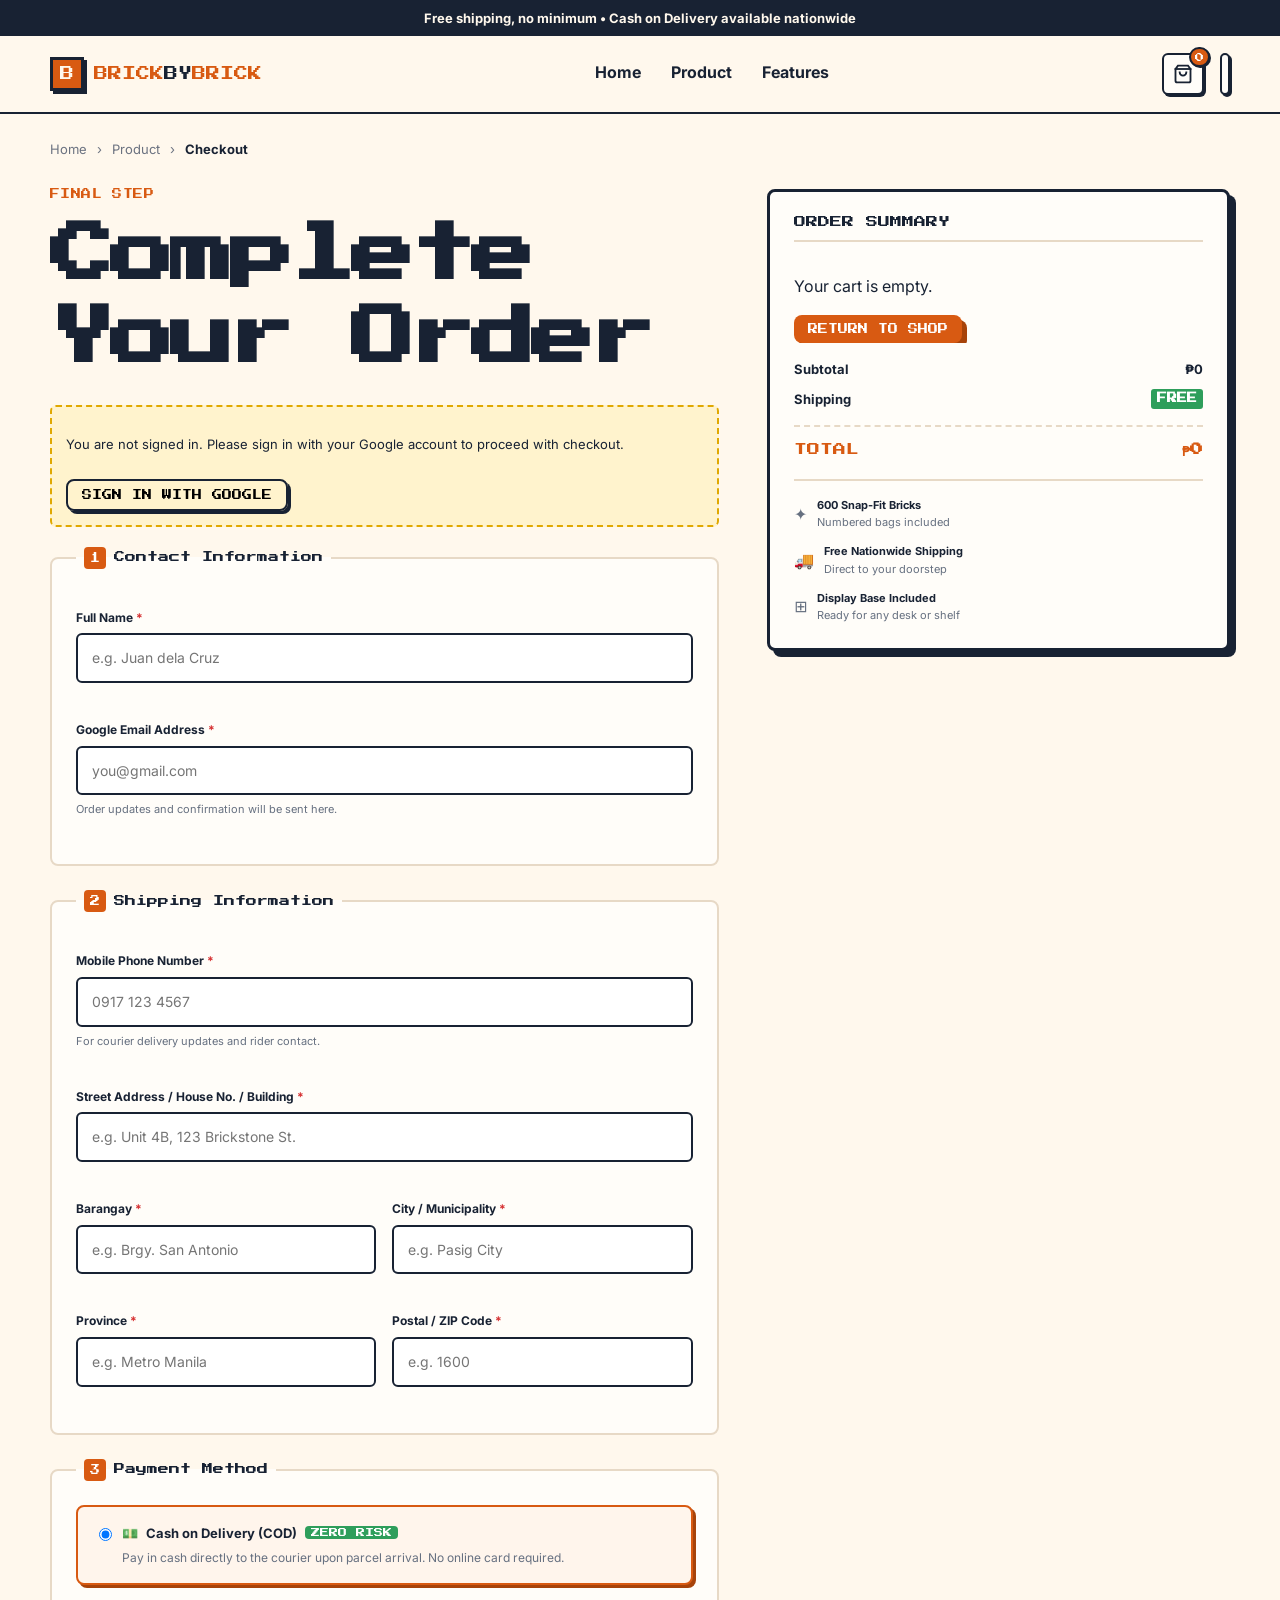
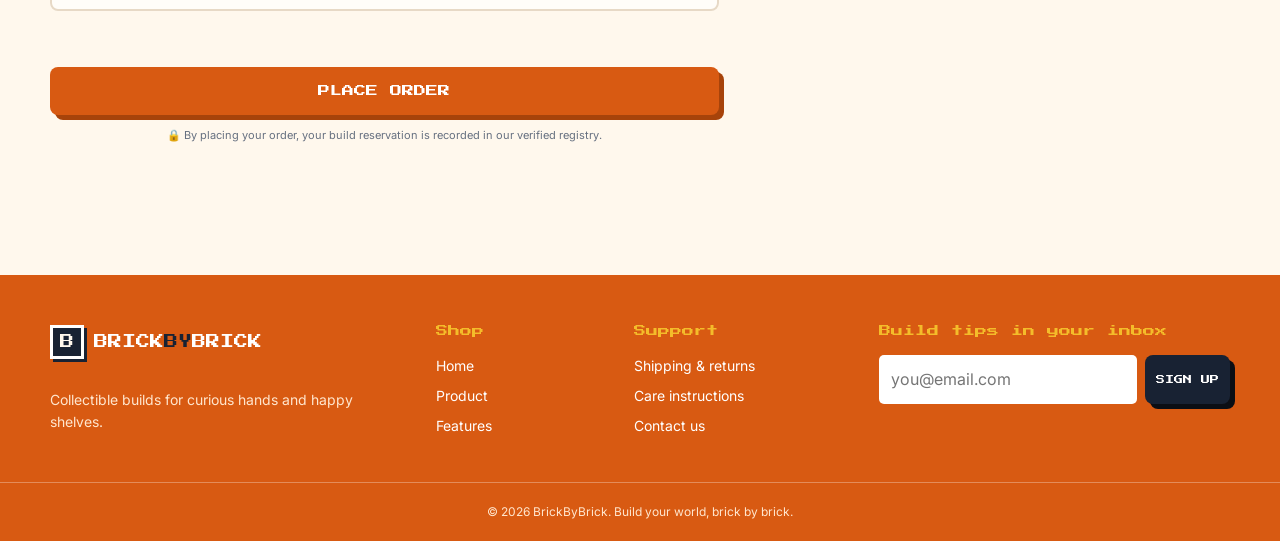
==== commit 24fc030a: "Polish BrickByBrick product specifications layout" ====
--- a/checkout.html
+++ b/checkout.html
@@ -9,7 +9,7 @@
   <link rel="preconnect" href="https://fonts.gstatic.com" crossorigin>
   <link href="https://fonts.googleapis.com/css2?family=Inter:wght@400;500;600;700;800&family=Press+Start+2P&display=swap" rel="stylesheet">
   <link rel="stylesheet" href="design.css">
-  <script src="https://accounts.google.com/gsi/client" async defer></script>
+  <script src="https://accounts.google.com/gsi/client?hl=en" async defer></script>
 </head>
 <body data-page="checkout">
   <div class="promo">Free shipping, no minimum • Cash on Delivery available nationwide</div>
@@ -23,11 +23,15 @@
       <nav class="nav-links" id="navLinks" aria-label="Primary">
         <a href="landing.html">Home</a>
         <a href="index.html">Product</a>
-        <a href="landing.html#features">Features</a>
+        <a href="features.html">Features</a>
       </nav>
       <div class="nav-actions">
-        <button class="cart" type="button" aria-label="Cart, 0 items">
-          <span aria-hidden="true">▱</span>
+        <button class="cart" type="button" aria-label="Open shopping cart" id="cartOpenBtn">
+          <svg class="cart-svg" viewBox="0 0 24 24" width="20" height="20" fill="none" stroke="currentColor" stroke-width="2.2" stroke-linecap="square" stroke-linejoin="miter" aria-hidden="true">
+            <path d="M6 2 3 6v14a2 2 0 0 0 2 2h14a2 2 0 0 0 2-2V6l-3-4z"/>
+            <line x1="3" y1="6" x2="21" y2="6"/>
+            <path d="M16 10a4 4 0 0 1-8 0"/>
+          </svg>
           <b id="cartCount">0</b>
         </button>
         <div id="navAuthSlot" class="nav-auth-slot"></div>
@@ -222,7 +226,7 @@
         <h3>Shop</h3>
         <a href="landing.html">Home</a>
         <a href="index.html">Product</a>
-        <a href="landing.html#features">Features</a>
+        <a href="features.html">Features</a>
       </div>
       <div>
         <h3>Support</h3>
--- a/design.css
+++ b/design.css
@@ -1084,3 +1084,1126 @@
   .checkout-item-row { grid-template-columns: 44px 1fr auto; }
 }
 
+/* ====================================================================
+   ENHANCED FEATURES, REVIEWS, TESTIMONIALS & FAQ SECTIONS
+   ==================================================================== */
+
+.text-center { text-align: center; }
+.section-title-wrap { margin-bottom: 36px; }
+
+/* --- 1. Store Benefits & Trust Row --- */
+.store-benefits-row {
+  display: grid;
+  grid-template-columns: repeat(5, 1fr);
+  gap: 16px;
+  margin-top: 48px;
+  padding-top: 36px;
+  border-top: 2px solid #354055;
+}
+.benefit-item {
+  background: #283245;
+  border: 2px solid #354055;
+  padding: 16px 14px;
+  border-radius: 6px;
+  display: flex;
+  align-items: center;
+  gap: 12px;
+  transition: transform 0.15s, border-color 0.15s;
+}
+.benefit-item:hover {
+  transform: translateY(-2px);
+  border-color: var(--yellow);
+}
+.benefit-icon {
+  font-size: 24px;
+  flex-shrink: 0;
+}
+.benefit-item strong {
+  display: block;
+  font: 10px var(--pixel);
+  color: white;
+  margin-bottom: 4px;
+  line-height: 1.3;
+}
+.benefit-item span {
+  display: block;
+  font-size: 11px;
+  color: #c3cbd5;
+  line-height: 1.3;
+}
+
+/* --- 2. How It Works Section --- */
+.how-it-works-block {
+  margin-top: 60px;
+  padding-top: 40px;
+  border-top: 2px solid #354055;
+}
+.steps-grid {
+  display: grid;
+  grid-template-columns: repeat(3, 1fr);
+  gap: 22px;
+}
+.step-card {
+  background: #283245;
+  border: 2px solid #354055;
+  padding: 28px 22px;
+  border-radius: 6px;
+  transition: transform 0.15s, box-shadow 0.15s, border-color 0.15s;
+}
+.step-card:hover {
+  transform: translateY(-4px);
+  box-shadow: 5px 5px 0 var(--orange);
+  border-color: var(--orange);
+}
+.step-num {
+  display: inline-block;
+  background: var(--yellow);
+  color: var(--navy);
+  font: 11px var(--pixel);
+  padding: 5px 10px;
+  border-radius: 4px;
+  margin-bottom: 16px;
+  font-weight: 800;
+}
+.step-card h3 {
+  font: 12px var(--pixel);
+  color: white;
+  margin-bottom: 12px;
+  line-height: 1.4;
+}
+.step-card p {
+  color: #c3cbd5;
+  font-size: 14px;
+  line-height: 1.55;
+  margin: 0;
+}
+
+/* --- 3. Review Summary & Customer Testimonials --- */
+.reviews-section {
+  padding: 80px 0 70px;
+  background: var(--cream);
+  border-top: 2px solid var(--line);
+  border-bottom: 2px solid var(--line);
+}
+.review-summary-card {
+  background: var(--navy);
+  border: 4px solid var(--navy);
+  box-shadow: 6px 6px 0 rgba(28, 35, 49, 0.25);
+  padding: 32px 24px;
+  text-align: center;
+  max-width: 680px;
+  margin: 0 auto 48px;
+  border-radius: 8px;
+  color: var(--cream);
+}
+.summary-stars {
+  font-size: 28px;
+  color: var(--yellow);
+  letter-spacing: 5px;
+  margin-bottom: 8px;
+}
+.summary-score {
+  font: 16px var(--pixel);
+  margin-bottom: 10px;
+  color: white;
+}
+.summary-score strong {
+  font-size: 26px;
+  color: var(--yellow);
+}
+.summary-count {
+  font-size: 14px;
+  color: #ffe4c8;
+  margin: 0 0 14px;
+}
+.summary-count strong {
+  color: white;
+}
+.summary-badge {
+  display: inline-block;
+  background: var(--green);
+  color: white;
+  font-size: 11px;
+  font-weight: 800;
+  padding: 6px 14px;
+  border-radius: 4px;
+  letter-spacing: 0.02em;
+}
+
+.testimonials-grid {
+  display: grid;
+  grid-template-columns: repeat(3, 1fr);
+  gap: 24px;
+}
+.testimonial-card {
+  background: var(--surface);
+  border: 3px solid var(--navy);
+  box-shadow: 6px 6px 0 var(--navy);
+  padding: 26px 22px;
+  border-radius: 8px;
+  display: flex;
+  flex-direction: column;
+  justify-content: space-between;
+  transition: transform 0.15s, box-shadow 0.15s;
+}
+.testimonial-card:hover {
+  transform: translateY(-3px);
+  box-shadow: 8px 8px 0 var(--orange);
+}
+.testimonial-header {
+  display: flex;
+  align-items: center;
+  gap: 12px;
+  margin-bottom: 14px;
+}
+.testimonial-avatar {
+  width: 38px;
+  height: 38px;
+  border-radius: 50%;
+  background: var(--orange);
+  color: white;
+  font: 12px var(--pixel);
+  display: grid;
+  place-items: center;
+  border: 2px solid var(--navy);
+  flex-shrink: 0;
+}
+.testimonial-name {
+  display: block;
+  font-size: 14px;
+  color: var(--navy);
+}
+.verified-tag {
+  display: block;
+  font-size: 11px;
+  color: var(--green);
+  font-weight: 700;
+  margin-top: 2px;
+}
+.testimonial-rating {
+  color: var(--yellow);
+  font-size: 15px;
+  letter-spacing: 2px;
+  margin-bottom: 14px;
+  display: flex;
+  align-items: center;
+  gap: 6px;
+}
+.rating-num {
+  font-size: 12px;
+  font-weight: 800;
+  color: var(--navy);
+  letter-spacing: normal;
+}
+.testimonial-quote {
+  font-size: 14px;
+  line-height: 1.6;
+  color: #4f5866;
+  font-style: italic;
+  margin: 0 0 22px;
+  flex-grow: 1;
+}
+.testimonial-product {
+  display: flex;
+  align-items: center;
+  gap: 10px;
+  padding: 10px 12px;
+  background: var(--cream);
+  border: 2px solid var(--line);
+  border-radius: 6px;
+}
+.testimonial-thumb {
+  width: 40px;
+  height: 40px;
+  object-fit: contain;
+  background: var(--navy);
+  border: 1px solid var(--navy);
+  border-radius: 4px;
+  padding: 2px;
+  flex-shrink: 0;
+}
+.testimonial-product span {
+  font: 10px var(--pixel);
+  color: var(--orange);
+  line-height: 1.3;
+}
+
+/* --- 4. Mini FAQ Section --- */
+.faq-section {
+  padding: 80px 0;
+  background: #202B40;
+  color: var(--cream);
+}
+.faq-section h2 {
+  color: var(--cream);
+}
+.faq-grid {
+  display: grid;
+  grid-template-columns: repeat(2, 1fr);
+  gap: 22px;
+}
+.faq-card {
+  background: #283245;
+  border: 2px solid #354055;
+  padding: 26px 22px;
+  border-radius: 6px;
+  transition: transform 0.15s, box-shadow 0.15s, border-color 0.15s;
+}
+.faq-card:hover {
+  transform: translateY(-2px);
+  box-shadow: 5px 5px 0 var(--yellow);
+  border-color: var(--yellow);
+}
+.faq-badge {
+  display: inline-block;
+  background: var(--orange);
+  color: white;
+  font: 11px var(--pixel);
+  width: 26px;
+  height: 26px;
+  line-height: 26px;
+  text-align: center;
+  border-radius: 4px;
+  margin-bottom: 14px;
+}
+.faq-card h3 {
+  font: 11px var(--pixel);
+  color: white;
+  margin-bottom: 10px;
+  line-height: 1.4;
+}
+.faq-card p {
+  color: #c3cbd5;
+  font-size: 14px;
+  line-height: 1.6;
+  margin: 0;
+}
+
+/* --- 5. Upgraded CTA Section --- */
+.cta.upgraded-cta {
+  background: var(--orange);
+  padding: 68px 0;
+}
+.cta-inner-upgraded {
+  display: flex;
+  align-items: center;
+  justify-content: space-between;
+  gap: 40px;
+}
+.cta-content h2 {
+  color: white;
+  font-size: clamp(1.4rem, 3.2vw, 2.4rem);
+  margin-bottom: 12px;
+  line-height: 1.3;
+}
+.cta-sub {
+  color: #ffe4c8;
+  font-size: 16px;
+  max-width: 52ch;
+  line-height: 1.55;
+  margin: 0;
+}
+.cta-actions-group {
+  display: flex;
+  gap: 14px;
+  flex-wrap: wrap;
+  flex-shrink: 0;
+}
+.cta-btn {
+  white-space: nowrap;
+}
+.button.outline-light {
+  border: 2px solid white;
+  background: transparent;
+  color: white;
+  box-shadow: 4px 4px 0 var(--navy);
+}
+.button.outline-light:hover {
+  background: rgba(255, 255, 255, 0.16);
+  transform: translateY(-2px);
+}
+
+/* --- Responsive Breakpoints for Features & Testimonials --- */
+@media (max-width: 980px) {
+  .store-benefits-row {
+    grid-template-columns: repeat(3, 1fr);
+  }
+  .testimonials-grid {
+    grid-template-columns: 1fr;
+    max-width: 560px;
+    margin: 0 auto;
+  }
+}
+@media (max-width: 850px) {
+  .steps-grid {
+    grid-template-columns: 1fr;
+  }
+  .faq-grid {
+    grid-template-columns: 1fr;
+  }
+  .cta-inner-upgraded {
+    flex-direction: column;
+    align-items: flex-start;
+    gap: 28px;
+  }
+}
+@media (max-width: 620px) {
+  .store-benefits-row {
+    grid-template-columns: 1fr;
+    gap: 12px;
+  }
+  .review-summary-card {
+    padding: 24px 16px;
+  }
+  .summary-stars {
+    font-size: 24px;
+  }
+  .summary-score strong {
+    font-size: 22px;
+  }
+  .cta-actions-group {
+    width: 100%;
+    flex-direction: column;
+  }
+  .cta-actions-group .button {
+    width: 100%;
+    text-align: center;
+  }
+}
+
+/* ====================================================================
+   GOAL 2: ENHANCED PIXEL-INSPIRED SHOPPING CART BUTTON
+   ==================================================================== */
+
+.cart {
+  position: relative;
+  display: inline-flex;
+  align-items: center;
+  justify-content: center;
+  width: 42px;
+  height: 42px;
+  background: var(--surface);
+  border: 2px solid var(--navy);
+  border-radius: 6px;
+  color: var(--navy);
+  cursor: pointer;
+  box-shadow: 2px 2px 0 var(--navy);
+  padding: 0;
+  transition: transform 0.15s, border-color 0.15s, color 0.15s, box-shadow 0.15s;
+  flex-shrink: 0;
+}
+.cart:hover {
+  color: var(--orange);
+  border-color: var(--orange);
+  box-shadow: 3px 3px 0 var(--navy);
+  transform: translateY(-1px);
+}
+.cart:focus-visible {
+  outline: 3px solid var(--yellow);
+  outline-offset: 3px;
+}
+.cart .cart-svg {
+  display: block;
+  stroke: currentColor;
+  transition: stroke 0.15s;
+}
+.cart b {
+  position: absolute;
+  top: -8px;
+  right: -8px;
+  min-width: 20px;
+  height: 20px;
+  padding: 0 4px;
+  border-radius: 10px;
+  background: var(--orange);
+  color: white;
+  font: 9px var(--pixel);
+  line-height: 18px;
+  text-align: center;
+  border: 2px solid var(--navy);
+  box-shadow: 1px 1px 0 var(--navy);
+  box-sizing: border-box;
+}
+
+/* ====================================================================
+   GOAL 4: AUTH AREA WRAPPER & PROFILE STYLING
+   ==================================================================== */
+
+.nav-auth-slot {
+  display: flex;
+  align-items: center;
+}
+.nav-gsi-wrapper {
+  display: inline-flex;
+  align-items: center;
+  justify-content: center;
+  background: var(--surface);
+  border: 2px solid var(--navy);
+  border-radius: 6px;
+  box-shadow: 2px 2px 0 var(--navy);
+  padding: 1px 3px;
+  height: 42px;
+  box-sizing: border-box;
+  transition: transform 0.15s, border-color 0.15s, box-shadow 0.15s;
+  flex-shrink: 0;
+}
+.nav-gsi-wrapper:hover {
+  border-color: var(--orange);
+  box-shadow: 3px 3px 0 var(--orange);
+  transform: translateY(-1px);
+}
+.nav-gsi-wrapper .gsi-slot {
+  display: flex;
+  align-items: center;
+  justify-content: center;
+}
+.user-menu-btn {
+  height: 42px;
+  box-sizing: border-box;
+  background: var(--surface);
+  border: 2px solid var(--navy);
+  border-radius: 6px;
+  box-shadow: 2px 2px 0 var(--navy);
+  transition: transform 0.15s, border-color 0.15s, box-shadow 0.15s;
+}
+.user-menu-btn:hover {
+  border-color: var(--orange);
+  box-shadow: 3px 3px 0 var(--orange);
+  transform: translateY(-1px);
+}
+.user-menu-btn:focus-visible {
+  outline: 3px solid var(--yellow);
+  outline-offset: 3px;
+}
+
+/* ====================================================================
+   DEDICATED FEATURES PAGE (features.html) STYLES
+   ==================================================================== */
+
+/* --- Section 1: Features Hero --- */
+.features-hero {
+  padding: 72px 0 64px;
+  background: var(--navy);
+  color: var(--cream);
+  border-bottom: 3px solid var(--orange);
+}
+.features-hero-grid {
+  display: grid;
+  grid-template-columns: 1.15fr 0.85fr;
+  gap: 50px;
+  align-items: center;
+}
+.features-hero-copy h1 {
+  color: white;
+  margin-bottom: 20px;
+}
+.features-hero-copy h1 span {
+  color: var(--yellow);
+}
+.hero-subtext {
+  font-size: 17px;
+  line-height: 1.6;
+  color: #ffe4c8;
+  max-width: 50ch;
+  margin-bottom: 28px;
+}
+.features-hero-actions {
+  display: flex;
+  gap: 14px;
+  flex-wrap: wrap;
+  margin-bottom: 36px;
+}
+.features-hero-stats {
+  display: flex;
+  gap: 28px;
+  flex-wrap: wrap;
+  padding-top: 24px;
+  border-top: 1px solid rgba(255, 255, 255, 0.2);
+}
+.features-hero-stats div {
+  border-left: 3px solid var(--yellow);
+  padding-left: 12px;
+}
+.features-hero-stats strong {
+  display: block;
+  font: 16px var(--pixel);
+  color: white;
+}
+.features-hero-stats span {
+  display: block;
+  font-size: 12px;
+  color: #c3cbd5;
+  margin-top: 4px;
+}
+.features-hero-art {
+  min-height: 380px;
+  background: #253148;
+  display: grid;
+  place-items: center;
+  box-shadow: 8px 8px 0 var(--orange);
+}
+.features-hero-art img {
+  width: 80%;
+  height: 80%;
+  object-fit: contain;
+  transition: transform 0.2s;
+}
+.features-hero-art:hover img {
+  transform: translateY(-4px) scale(1.02);
+}
+
+/* --- Section 2: Core Features Grid --- */
+.core-features-section {
+  padding: 75px 0;
+  background: var(--cream);
+}
+.core-features-grid {
+  display: grid;
+  grid-template-columns: repeat(4, 1fr);
+  gap: 20px;
+}
+.core-feature-card {
+  background: var(--navy);
+  border: 3px solid var(--navy);
+  box-shadow: 6px 6px 0 rgba(28, 35, 49, 0.25);
+  padding: 28px 22px;
+  border-radius: 6px;
+  color: var(--cream);
+  transition: transform 0.15s, box-shadow 0.15s, border-color 0.15s;
+}
+.core-feature-card:hover {
+  transform: translateY(-4px);
+  box-shadow: 6px 6px 0 var(--orange);
+  border-color: var(--orange);
+}
+.core-feature-icon {
+  display: block;
+  font: 28px var(--pixel);
+  color: var(--yellow);
+  margin-bottom: 16px;
+}
+.core-feature-card h3 {
+  font: 11px var(--pixel);
+  color: white;
+  margin-bottom: 12px;
+  line-height: 1.4;
+}
+.core-feature-card p {
+  color: #c3cbd5;
+  font-size: 14px;
+  line-height: 1.6;
+  margin: 0;
+}
+
+/* --- Section 3: Shopping Experience (5 cards) --- */
+.shopping-exp-section {
+  padding: 80px 0;
+  background: #202B40;
+  color: var(--cream);
+  border-top: 3px solid var(--orange);
+  border-bottom: 3px solid var(--orange);
+}
+.shopping-exp-section h2 {
+  color: var(--cream);
+}
+.shopping-cards-grid {
+  display: grid;
+  grid-template-columns: repeat(5, 1fr);
+  gap: 16px;
+}
+.shopping-card {
+  background: #283245;
+  border: 2px solid #354055;
+  border-radius: 6px;
+  padding: 24px 18px;
+  display: flex;
+  flex-direction: column;
+  justify-content: space-between;
+  transition: transform 0.15s, box-shadow 0.15s, border-color 0.15s;
+}
+.shopping-card:hover {
+  transform: translateY(-3px);
+  border-color: var(--yellow);
+  box-shadow: 4px 4px 0 var(--orange);
+}
+.shopping-card-icon {
+  font-size: 32px;
+  margin-bottom: 14px;
+}
+.shopping-card h3 {
+  font: 11px var(--pixel);
+  color: white;
+  margin-bottom: 10px;
+  line-height: 1.4;
+}
+.shopping-card p {
+  color: #c3cbd5;
+  font-size: 13px;
+  line-height: 1.55;
+  margin: 0 0 16px;
+  flex-grow: 1;
+}
+.shopping-card-tag {
+  display: inline-block;
+  align-self: flex-start;
+  background: rgba(244, 188, 42, 0.15);
+  border: 1px solid var(--yellow);
+  color: var(--yellow);
+  font: 9px var(--pixel);
+  padding: 4px 8px;
+  border-radius: 4px;
+}
+
+/* --- Section 4: How Process Section --- */
+.how-process-section {
+  padding: 80px 0;
+  background: var(--cream);
+}
+.process-steps-grid {
+  display: grid;
+  grid-template-columns: repeat(3, 1fr);
+  gap: 24px;
+}
+.process-step-card {
+  background: var(--navy);
+  border: 4px solid var(--navy);
+  box-shadow: 6px 6px 0 rgba(28, 35, 49, 0.25);
+  padding: 32px 24px;
+  border-radius: 8px;
+  color: var(--cream);
+}
+.process-step-num {
+  display: inline-block;
+  background: var(--yellow);
+  color: var(--navy);
+  font: 10px var(--pixel);
+  font-weight: 800;
+  padding: 6px 10px;
+  border-radius: 4px;
+  margin-bottom: 18px;
+}
+.process-step-card h3 {
+  font: 13px var(--pixel);
+  color: white;
+  margin-bottom: 14px;
+  line-height: 1.4;
+}
+.process-step-card p {
+  color: #c3cbd5;
+  font-size: 14px;
+  line-height: 1.6;
+  margin: 0 0 16px;
+}
+.character-pill-list {
+  display: flex;
+  flex-wrap: wrap;
+  gap: 8px;
+  margin-top: 10px;
+}
+.character-pill-list span {
+  display: inline-block;
+  background: #283245;
+  border: 1px solid #354055;
+  color: var(--yellow);
+  font-size: 12px;
+  font-weight: 700;
+  padding: 4px 10px;
+  border-radius: 4px;
+}
+.process-highlight-box {
+  background: #283245;
+  border: 1px solid #354055;
+  border-radius: 6px;
+  padding: 14px;
+  font-size: 13px;
+  color: #ffe4c8;
+  line-height: 1.8;
+  margin-top: 10px;
+}
+.hl-check {
+  color: var(--green);
+  font-weight: 800;
+  margin-right: 6px;
+}
+
+/* Visual Status Timeline */
+.status-timeline-wrap {
+  display: flex;
+  flex-direction: column;
+  gap: 8px;
+  background: #283245;
+  border: 1px solid #354055;
+  border-radius: 6px;
+  padding: 14px;
+  margin-top: 10px;
+}
+.status-timeline-node {
+  display: flex;
+  align-items: center;
+  gap: 10px;
+}
+.node-dot {
+  width: 12px;
+  height: 12px;
+  border-radius: 50%;
+  background: #4a576e;
+  border: 2px solid var(--cream);
+  flex-shrink: 0;
+}
+.status-timeline-node.active .node-dot {
+  background: var(--yellow);
+  box-shadow: 0 0 6px var(--yellow);
+}
+.node-label {
+  font: 10px var(--pixel);
+  color: #c3cbd5;
+}
+.status-timeline-node.active .node-label {
+  color: var(--yellow);
+}
+.status-timeline-line {
+  width: 2px;
+  height: 8px;
+  background: #4a576e;
+  margin-left: 5px;
+}
+
+/* Demo Feedback Label */
+.demo-feedback-label {
+  display: inline-block;
+  background: rgba(244, 188, 42, 0.2);
+  border: 1px solid var(--yellow);
+  color: var(--yellow);
+  font: 9px var(--pixel);
+  padding: 5px 12px;
+  border-radius: 4px;
+  margin-top: 10px;
+}
+
+/* --- Section 6: Trust Strip --- */
+.trust-strip-section {
+  background: var(--navy);
+  color: var(--cream);
+  border-top: 3px solid var(--line);
+  border-bottom: 3px solid var(--line);
+  padding: 24px 0;
+}
+.trust-strip-inner {
+  display: flex;
+  align-items: center;
+  justify-content: space-around;
+  flex-wrap: wrap;
+  gap: 20px;
+}
+.trust-strip-item {
+  display: flex;
+  align-items: center;
+  gap: 10px;
+}
+.trust-strip-icon {
+  font-size: 20px;
+}
+.trust-strip-item strong {
+  font: 10px var(--pixel);
+  color: white;
+  letter-spacing: 0.04em;
+}
+.trust-strip-divider {
+  color: var(--yellow);
+  font-size: 12px;
+}
+
+/* --- Section 7: FAQ Accordion Section --- */
+.faq-accordion-section {
+  padding: 80px 0;
+  background: #202B40;
+  color: var(--cream);
+}
+.faq-accordion-section h2 {
+  color: var(--cream);
+}
+.accordion-container {
+  max-width: 820px;
+  margin: 0 auto;
+}
+.accordion-container .accordion-item {
+  background: #283245;
+  border: 2px solid #354055;
+  border-radius: 6px;
+  margin-bottom: 14px;
+  overflow: hidden;
+}
+.accordion-container .accordion-trigger {
+  width: 100%;
+  display: flex;
+  justify-content: space-between;
+  align-items: center;
+  padding: 18px 22px;
+  background: none;
+  border: 0;
+  cursor: pointer;
+  color: white;
+  font: 11px var(--pixel);
+  text-align: left;
+  line-height: 1.4;
+  transition: color 0.15s;
+}
+.accordion-container .accordion-trigger:hover {
+  color: var(--yellow);
+}
+.accordion-symbol {
+  font: 18px var(--pixel);
+  color: var(--yellow);
+  flex-shrink: 0;
+  margin-left: 14px;
+}
+.accordion-container .accordion-panel {
+  max-height: 0;
+  overflow: hidden;
+  transition: max-height 0.25s ease;
+  background: #202B40;
+}
+.accordion-container .accordion-panel p {
+  padding: 16px 22px 20px;
+  margin: 0;
+  color: #c3cbd5;
+  font-size: 14px;
+  line-height: 1.6;
+}
+
+/* --- Landing Page Features Teaser Band --- */
+.features-teaser-band {
+  background: #202B40;
+  color: var(--cream);
+  padding: 56px 0;
+  border-top: 3px solid var(--navy);
+  border-bottom: 3px solid var(--navy);
+}
+.features-teaser-inner {
+  display: flex;
+  align-items: center;
+  justify-content: space-between;
+  gap: 36px;
+}
+.features-teaser-copy h2 {
+  color: white;
+  margin-bottom: 12px;
+}
+.features-teaser-copy p:not(.kicker) {
+  color: #c3cbd5;
+  font-size: 16px;
+  line-height: 1.6;
+  max-width: 52ch;
+  margin: 0;
+}
+.features-teaser-action {
+  flex-shrink: 0;
+}
+
+/* ====================================================================
+   MOBILE RESPONSIVENESS ADJUSTMENTS (390px, 430px, 620px, 850px)
+   ==================================================================== */
+
+@media (max-width: 1024px) {
+  .core-features-grid {
+    grid-template-columns: repeat(2, 1fr);
+  }
+  .shopping-cards-grid {
+    grid-template-columns: repeat(3, 1fr);
+  }
+}
+
+@media (max-width: 850px) {
+  .features-hero-grid {
+    grid-template-columns: 1fr;
+    gap: 36px;
+  }
+  .features-hero-art {
+    min-height: 300px;
+  }
+  .process-steps-grid {
+    grid-template-columns: 1fr;
+  }
+  .features-teaser-inner {
+    flex-direction: column;
+    align-items: flex-start;
+    gap: 24px;
+  }
+  .trust-strip-inner {
+    justify-content: center;
+    gap: 16px;
+  }
+  .trust-strip-divider {
+    display: none;
+  }
+}
+
+@media (max-width: 620px) {
+  .core-features-grid {
+    grid-template-columns: 1fr;
+  }
+  .shopping-cards-grid {
+    grid-template-columns: 1fr;
+  }
+  .nav-wrap {
+    gap: 12px;
+  }
+  .nav-actions {
+    gap: 10px;
+  }
+  .brand {
+    font-size: 11px;
+    gap: 6px;
+  }
+  .brand-mark {
+    width: 28px;
+    height: 28px;
+    font-size: 11px;
+  }
+  .cart {
+    width: 38px;
+    height: 38px;
+  }
+  .nav-gsi-wrapper {
+    height: 38px;
+  }
+  .user-menu-btn {
+    height: 38px;
+    padding: 3px 8px;
+  }
+  .user-first-name {
+    max-width: 60px;
+  }
+  .features-hero {
+    padding: 48px 0;
+  }
+  .features-hero-actions {
+    flex-direction: column;
+    width: 100%;
+  }
+  .features-hero-actions .button {
+    width: 100%;
+    text-align: center;
+  }
+}
+
+@media (max-width: 430px) {
+  .nav-wrap {
+    gap: 8px;
+  }
+  .brand > span:last-child {
+    font-size: 9px;
+  }
+  .brand-mark {
+    width: 26px;
+    height: 26px;
+    font-size: 10px;
+  }
+  .cart {
+    width: 36px;
+    height: 36px;
+  }
+  .cart .cart-svg {
+    width: 18px;
+    height: 18px;
+  }
+  .cart b {
+    min-width: 18px;
+    height: 18px;
+    font-size: 8px;
+    line-height: 16px;
+    top: -6px;
+    right: -6px;
+  }
+  .nav-gsi-wrapper {
+    height: 36px;
+  }
+  .trust-strip-item strong {
+    font-size: 9px;
+  }
+}
+
+/* ====================================================================
+   PRODUCT PAGE: SPECIFICATIONS SECTION POLISH
+   ==================================================================== */
+
+.specs-section {
+  padding: 60px 0 75px;
+  background: var(--cream);
+}
+.specs-container {
+  max-width: 800px;
+  margin: 0 auto;
+}
+.specs-header {
+  margin-bottom: 24px;
+  text-align: left;
+}
+.specs-header .kicker {
+  margin: 0 0 10px;
+  color: var(--orange);
+  font: 10px var(--pixel);
+  letter-spacing: 0.04em;
+}
+.specs-header h2 {
+  font: 18px var(--pixel);
+  color: var(--navy);
+  margin: 0;
+  line-height: 1.3;
+}
+.specs-card {
+  background: var(--surface);
+  border: 2px solid var(--line);
+  box-shadow: 4px 4px 0 rgba(24, 34, 51, 0.07);
+  border-radius: 6px;
+  padding: 4px 20px;
+}
+.spec-row {
+  display: grid;
+  grid-template-columns: minmax(160px, 0.38fr) 1fr;
+  align-items: center;
+  gap: 24px;
+  padding: 16px 8px;
+  border-bottom: 1px solid var(--line);
+}
+.spec-row:last-child {
+  border-bottom: none;
+}
+.spec-label {
+  color: var(--navy);
+  font-weight: 700;
+  font-size: 14px;
+  line-height: 1.4;
+  white-space: nowrap;
+}
+.spec-value {
+  color: #2b3545;
+  font-weight: 500;
+  font-size: 14px;
+  line-height: 1.4;
+}
+
+@media (max-width: 640px) {
+  .specs-section {
+    padding: 45px 0 55px;
+  }
+  .specs-card {
+    padding: 4px 14px;
+  }
+  .spec-row {
+    grid-template-columns: 1fr;
+    gap: 4px;
+    padding: 12px 4px;
+  }
+  .spec-label {
+    font-size: 13px;
+    color: var(--navy);
+  }
+  .spec-value {
+    font-size: 13px;
+    color: #4a5568;
+    padding-left: 1px;
+  }
+}
+
+
